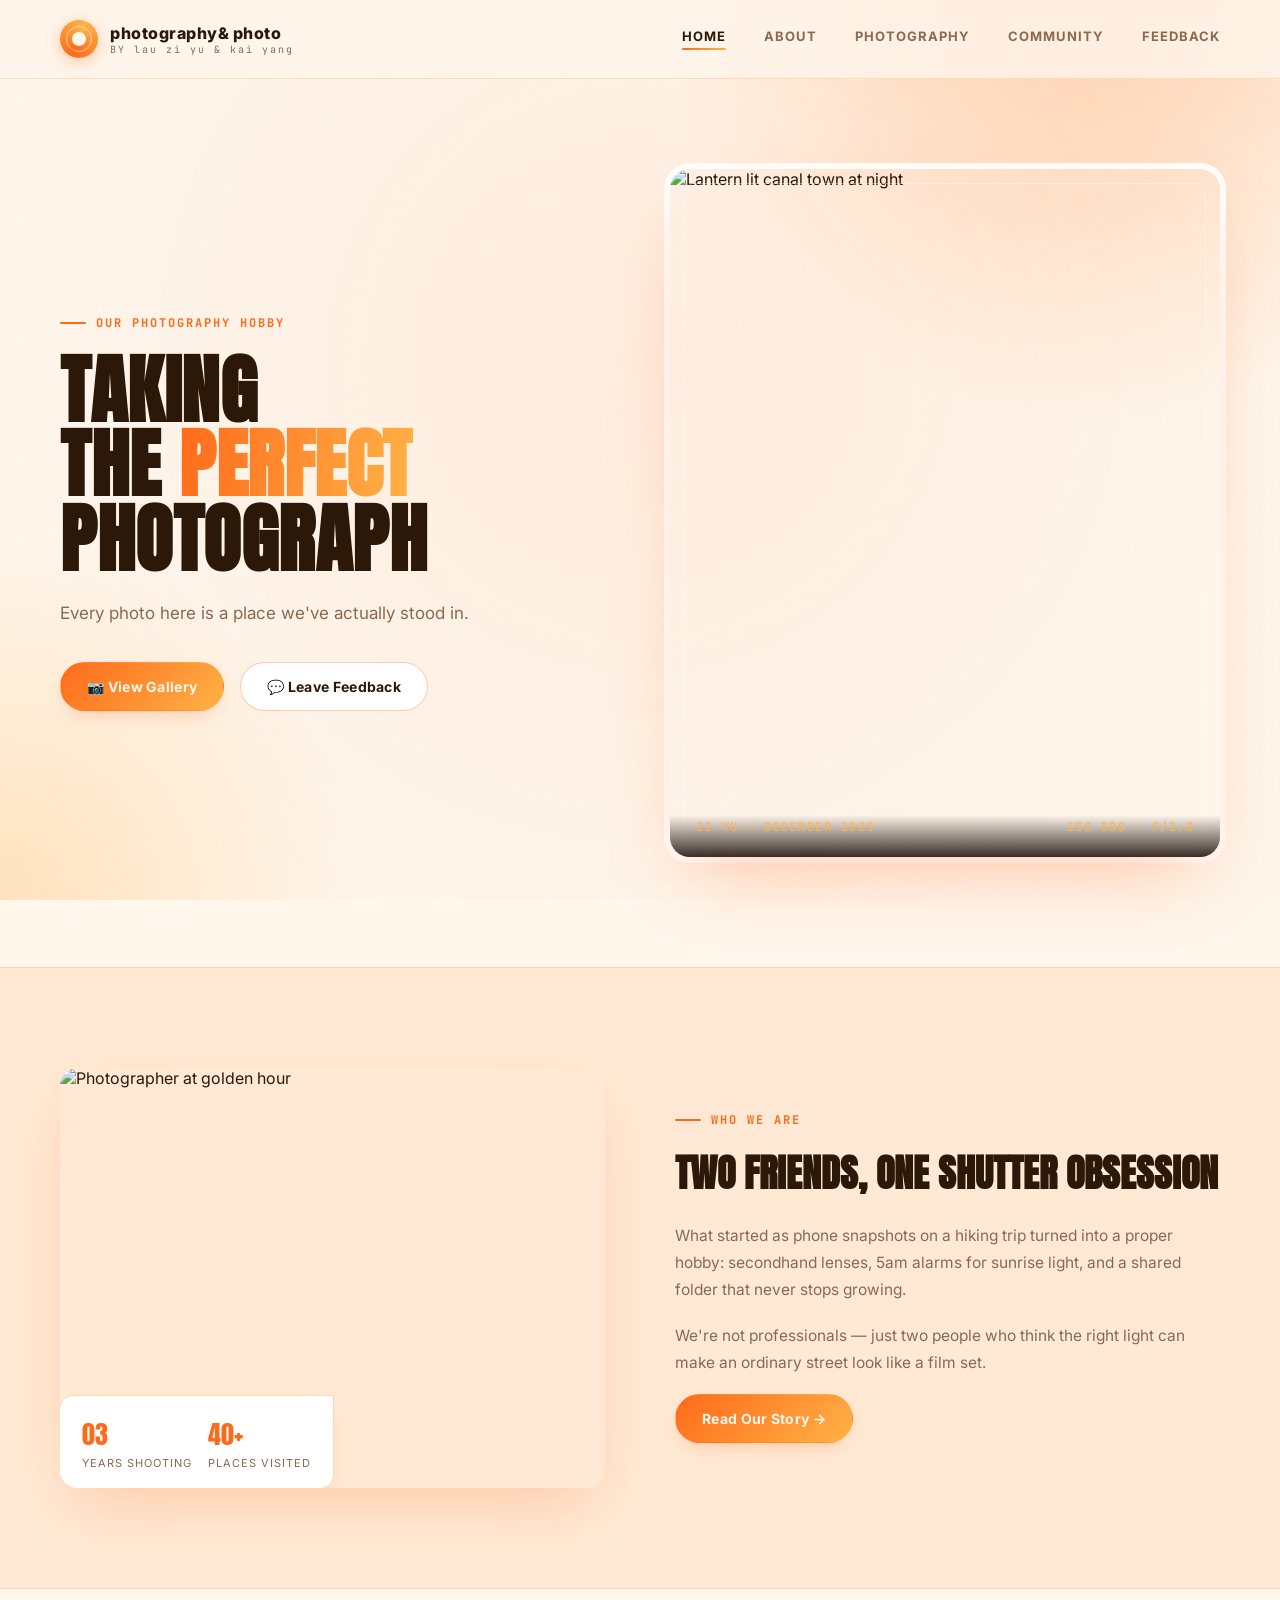
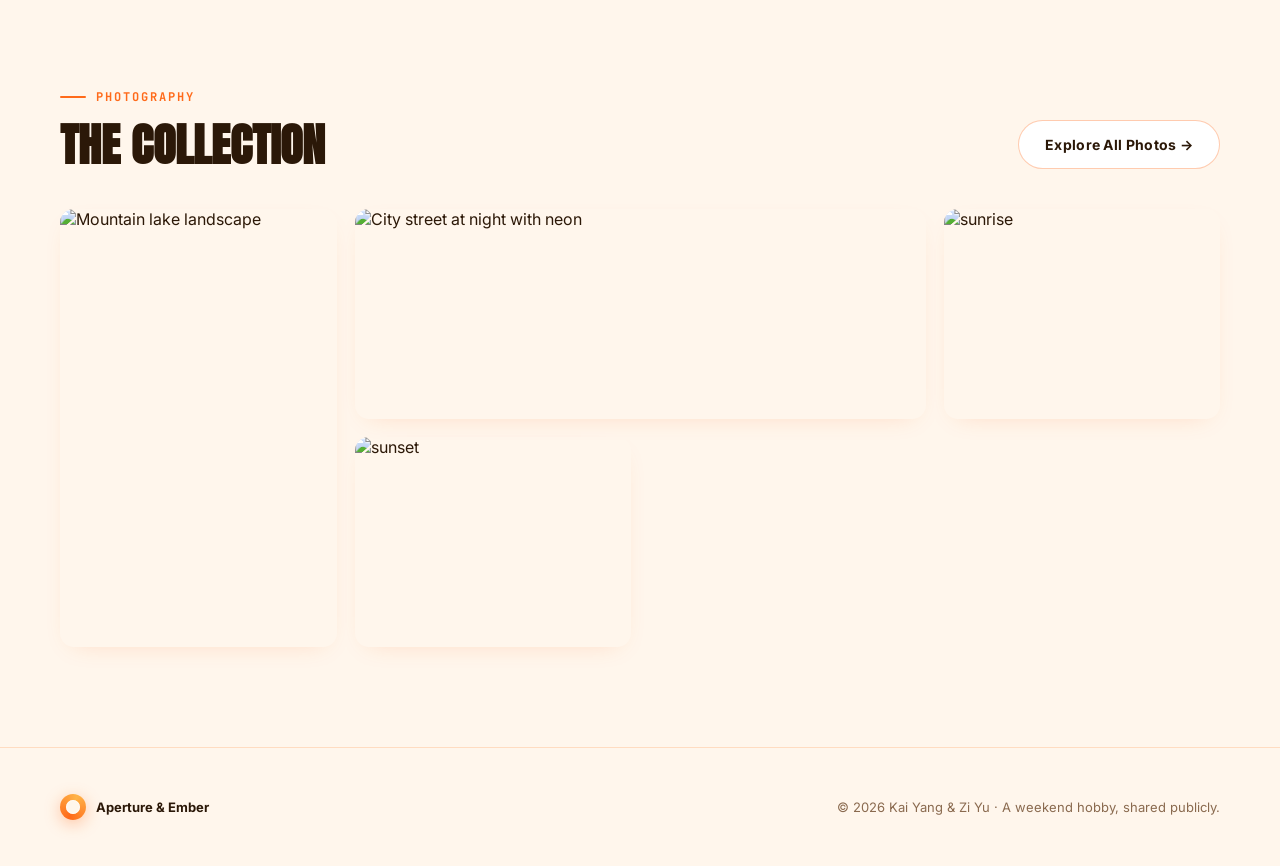
==== index.html @ 4adcefd6 "Update index.html" ====
<!DOCTYPE html>
<html lang="en">
<head>
<meta charset="UTF-8">
<meta name="viewport" content="width=device-width, initial-scale=1.0">
<title>Aperture & Ember — Photography Hobby</title>
<link rel="preconnect" href="https://fonts.googleapis.com">
<link href="https://fonts.googleapis.com/css2?family=Anton&family=Inter:wght@400;500;600;700;800&family=JetBrains+Mono:wght@400;500&display=swap" rel="stylesheet">
<link rel="stylesheet" href="index.css">
</head>
<body>
<div class="ambient"></div><div class="grain"></div>
<header>
  <div class="brand"><div class="brand-mark"></div><div class="brand-text"><div class="name">photography&amp; photo</div><div class="sub">BY lau zi yu &amp; kai yang</div></div></div>
  <nav>
    <a href="index.html" class="active">Home</a>
    <a href="about.html">About</a>
    <a href="photography.html">Photography</a>
    <a href="community.html">Community</a>
    <a href="feedback.html">Feedback</a>
  </nav>
</header>

<section class="hero" id="home">
  <div class="hero-copy">
    <div class="eyebrow">Our Photography Hobby</div>
    <h1>TAKING<br>THE <span class="accent">PERFECT</span><br>PHOTOGRAPH</h1>
    <p>Every photo here is a place we've actually stood in.</p>
    <div class="hero-actions">
      <a href="photography.html" class="btn btn-solid">📷 View Gallery</a>
      <a href="feedback.html" class="btn btn-outline">💬 Leave Feedback</a>
    </div>
  </div>
  <div class="hero-visual">
    <img src="https://images.unsplash.com/photo-1508804185872-d7badad00f7d?w=900&q=80" alt="Lantern lit canal town at night">
    <div class="frame-ring"></div>
    <div class="caption"><span>Zi Yu · December 2025</span><span>ISO 800 · f/2.8</span></div>
  </div>
</section>

<section id="about">
  <div class="about-grid">
    <div class="about-photo"><img src="https://images.unsplash.com/photo-1554080353-a576cf803bda?w=800&q=80" alt="Photographer at golden hour"><div class="duo-card"><div><div class="n">03</div><div class="l">Years shooting</div></div><div><div class="n">40+</div><div class="l">Places visited</div></div></div></div>
    <div class="about-copy"><div class="eyebrow">Who We Are</div><h2 style="font-family:'Anton';text-transform:uppercase;font-size:38px;margin:16px 0 20px;color:var(--ink);">Two friends, one shutter obsession</h2><p>What started as phone snapshots on a hiking trip turned into a proper hobby: secondhand lenses, 5am alarms for sunrise light, and a shared folder that never stops growing.</p><p>We're not professionals — just two people who think the right light can make an ordinary street look like a film set.</p><a href="about.html" class="btn btn-solid">Read Our Story →</a></div>
  </div>
</section>

<section id="gallery">
  <div class="gallery-toolbar"><div class="section-head" style="margin-bottom:0;"><div class="eyebrow">Photography</div><h2>The Collection</h2></div><a href="photography.html" class="btn btn-outline">Explore All Photos →</a></div>
  <div class="gallery-grid">
    <div class="g-item g-tall"><img src="https://images.unsplash.com/photo-1493246507139-91e8fad9978e?w=700&q=80" alt="Mountain lake landscape"><div class="g-overlay"><div><div class="g-title">nature</div><div class="g-meta">Landscape · Zi Yu</div></div></div></div>
    <div class="g-item g-wide"><img src="https://images.unsplash.com/photo-1519501025264-65ba15a82390?w=1000&q=80" alt="City street at night with neon"><div class="g-overlay"><div><div class="g-title">city streets</div><div class="g-meta">Night · Zi Yu</div></div></div></div>
    <div class="g-item"><img src="https://images.unsplash.com/photo-1500530855697-b586d89ba3ee?w=700&q=80" alt="sunrise"><div class="g-overlay"><div><div class="g-title">First Light</div><div class="g-meta">Landscape · Zi Yu</div></div></div></div>
    <div class="g-item"><img src="https://images.unsplash.com/photo-1517841905240-472988babdf9?w=700&q=80" alt="sunset"><div class="g-overlay"><div><div class="g-title"s>night</div><div class="g-meta">Portrait · Zi Yu</div></div></div></div>
  </div>
</section>

<footer><div class="fmark"><div class="brand-mark" style="width:26px;height:26px;"></div>Aperture &amp; Ember</div><div>© 2026 Kai Yang &amp; Zi Yu · A weekend hobby, shared publicly.</div></footer>
<script src="index.js"></script>
</body>
</html>
---- index.css ----
:root{
    --bg: #fff6ec;
    --bg-soft: #ffe9d4;
    --card: #ffffff;
    --card-border: #ffd9b3;
    --ink: #2b1808;
    --muted: #8a6a4f;
    --orange-1: #ff6a1a;
    --orange-2: #ff9142;
    --orange-3: #ffb347;
    --orange-glow: rgba(255, 106, 26, 0.35);
    --shadow-lift: 0 16px 34px -8px rgba(255, 106, 26, 0.45);
  }

  *{ margin:0; padding:0; box-sizing:border-box; }
  html{ scroll-behavior: smooth; }

  body{
    background: var(--bg);
    color: var(--ink);
    font-family: 'Inter', sans-serif;
    overflow-x: hidden;
  }

  /* ambient energetic glow */
  .ambient{
    position: fixed; inset: 0; pointer-events:none; z-index:0;
    background:
      radial-gradient(700px circle at 85% 0%, rgba(255,145,66,0.35), transparent 60%),
      radial-gradient(600px circle at 0% 100%, rgba(255,179,71,0.28), transparent 60%),
      radial-gradient(900px circle at 50% 40%, rgba(255,106,26,0.06), transparent 70%);
  }
  .grain{
    position: fixed; inset:0; pointer-events:none; z-index:0; opacity:0.02;
    background-image: url("data:image/svg+xml,%3Csvg xmlns='http://www.w3.org/2000/svg' width='120' height='120'%3E%3Cfilter id='n'%3E%3CfeTurbulence type='fractalNoise' baseFrequency='0.9' numOctaves='2' stitchTiles='stitch'/%3E%3C/filter%3E%3Crect width='100%25' height='100%25' filter='url(%23n)'/%3E%3C/svg%3E");
  }

  a{ color:inherit; text-decoration:none; }

  .eyebrow{
    display:flex; align-items:center; gap:10px;
    font-family:'JetBrains Mono', monospace;
    font-size: 12px; letter-spacing: 2px;
    color: var(--orange-1); text-transform: uppercase; font-weight:700;
  }
  .eyebrow::before{ content:''; width:26px; height:2px; background: var(--orange-1); display:inline-block; border-radius:2px; }

  /* ---------- NAV ---------- */
  header{
    position: sticky; top:0; z-index: 50;
    display:flex; align-items:center; justify-content:space-between;
    padding: 20px 60px;
    background: rgba(255,246,236,0.8);
    backdrop-filter: blur(14px);
    border-bottom: 1px solid rgba(255,145,66,0.25);
  }
  .brand{ display:flex; align-items:center; gap:12px; }
  .brand-mark{
    width:38px; height:38px; border-radius:50%;
    background: conic-gradient(from 200deg, var(--orange-1), var(--orange-3), var(--orange-1));
    display:flex; align-items:center; justify-content:center;
    box-shadow: 0 4px 16px var(--orange-glow);
    position: relative;
  }
  .brand-mark::after{ content:''; width:14px; height:14px; border-radius:50%; background: var(--bg); }
  .brand-mark::before{ content:''; position:absolute; inset:6px; border-radius:50%; border: 1.5px solid rgba(255,255,255,0.6); }
  .brand-text .name{ font-weight:800; font-size:16px; letter-spacing:0.5px; color: var(--ink); }
  .brand-text .sub{ font-family:'JetBrains Mono',monospace; font-size:10px; letter-spacing:2px; color:var(--muted); }

  nav{ display:flex; gap:38px; align-items:center; }
  nav a{
    font-size: 13px; font-weight:700; letter-spacing:1px;
    text-transform: uppercase; color: var(--muted);
    position: relative; padding-bottom: 6px;
    transition: color 0.25s ease;
  }
  nav a:hover{ color: var(--orange-1); }
  nav a.active{ color: var(--ink); }
  nav a.active::after{
    content:''; position:absolute; left:0; right:0; bottom:0; height:2px;
    background: linear-gradient(90deg, var(--orange-1), var(--orange-3));
    border-radius: 2px;
  }

  /* ---------- BUTTONS ---------- */
  .btn{
    display:inline-flex; align-items:center; gap:10px;
    font-family:'Inter',sans-serif;
    font-weight:700; font-size: 14px; letter-spacing:0.3px;
    padding: 15px 26px;
    border-radius: 999px;
    cursor: pointer;
    border: 1px solid transparent;
    transition: transform 0.28s cubic-bezier(.2,.9,.3,1.2), box-shadow 0.28s ease, background 0.28s ease, border-color 0.28s ease;
    white-space: nowrap;
  }
  .btn-solid{
    background: linear-gradient(135deg, var(--orange-1), var(--orange-3));
    color: #fff6ec;
    box-shadow: 0 8px 20px -8px var(--orange-glow);
  }
  .btn-solid:hover{
    transform: translateY(-3px);
    box-shadow: var(--shadow-lift);
  }
  .btn-outline{
    background: #fff;
    border-color: rgba(255,106,26,0.35);
    color: var(--ink);
  }
  .btn-outline:hover{
    transform: translateY(-3px);
    border-color: var(--orange-1);
    box-shadow: 0 14px 30px -10px rgba(255, 106, 26, 0.35);
    background: rgba(255,145,66,0.08);
  }
  .btn svg{ width:16px; height:16px; }

  /* ---------- HERO ---------- */
  .hero{
    position: relative; z-index:1;
    display:grid; grid-template-columns: 1fr 1fr;
    gap: 60px; align-items:center;
    padding: 90px 60px 110px;
    max-width: 1440px; margin: 0 auto;
  }
  .hero h1{
    font-family:'Anton', sans-serif;
    font-size: 76px; line-height: 0.98;
    letter-spacing: 0.5px; text-transform: uppercase;
    color: var(--ink); margin: 22px 0 24px;
  }
  .hero h1 .accent{
    background: linear-gradient(100deg, var(--orange-1), var(--orange-3));
    -webkit-background-clip: text; background-clip: text; color: transparent;
  }
  .hero p{ font-size: 17px; color: var(--muted); max-width: 460px; line-height: 1.6; margin-bottom: 34px; }
  .hero-actions{ display:flex; gap:16px; flex-wrap:wrap; }

  .contest-ribbon{
    display:inline-flex; align-items:center; gap:10px;
    background:#fff; border:1px solid var(--card-border);
    padding:9px 16px 9px 14px; border-radius:999px;
    font-size:12.5px; font-weight:700; color: var(--ink);
    margin-bottom:22px; box-shadow: 0 8px 20px -10px rgba(255,106,26,0.4);
    transition: transform 0.25s ease, box-shadow 0.25s ease, border-color 0.25s ease;
  }
  .contest-ribbon:hover{ transform: translateY(-2px); box-shadow: 0 14px 28px -10px rgba(255,106,26,0.5); border-color: var(--orange-1); }
  .contest-ribbon svg{ width:14px; height:14px; }
  .dotpulse{
    width:8px; height:8px; border-radius:50%;
    background: var(--orange-1); position:relative; flex-shrink:0;
  }
  .dotpulse::after{
    content:''; position:absolute; inset:-5px; border-radius:50%;
    border: 2px solid var(--orange-1); opacity:0.6;
    animation: pulse 1.8s ease-out infinite;
  }
  @keyframes pulse{
    0%{ transform:scale(0.6); opacity:0.7; }
    100%{ transform:scale(1.8); opacity:0; }
  }

  .hero-visual{
    position: relative; border-radius: 20px; overflow: hidden;
    box-shadow: 0 30px 70px -20px rgba(255,106,26,0.35), 0 0 0 6px #fff;
    aspect-ratio: 4/5;
  }
  .hero-visual img{ width:100%; height:100%; object-fit: cover; display:block; filter: saturate(1.1) contrast(1.03); }
  .hero-visual .caption{
    position:absolute; left:0; right:0; bottom:0; padding: 22px 26px;
    background: linear-gradient(0deg, rgba(20,10,3,0.85), transparent 70%);
    display:flex; justify-content:space-between; align-items:flex-end;
    font-family:'JetBrains Mono', monospace; font-size: 12px; letter-spacing: 1.5px;
    text-transform: uppercase; color: var(--orange-3);
  }
  .hero-visual .frame-ring{ position:absolute; inset: 14px; border: 1px solid rgba(255,255,255,0.4); border-radius: 10px; pointer-events:none; }

  /* ---------- SECTION shared ---------- */
  section{ position: relative; z-index:1; padding: 100px 60px; max-width:1440px; margin:0 auto; }
  .section-head{ margin-bottom: 54px; max-width: 640px; }
  .section-head h2{ font-family:'Anton', sans-serif; font-size: 46px; text-transform: uppercase; margin-top: 16px; line-height: 1.05; color: var(--ink); }
  .section-head p{ color: var(--muted); margin-top:16px; font-size:15.5px; line-height:1.6; }

  /* ---------- ABOUT ---------- */
  #about{ background: var(--bg-soft); border-top: 1px solid rgba(255,145,66,0.25); border-bottom: 1px solid rgba(255,145,66,0.25); }
  .about-grid{ display:grid; grid-template-columns: 1fr 1fr; gap: 70px; align-items:center; }
  .about-photo{ position:relative; border-radius: 18px; overflow:hidden; box-shadow: 0 24px 60px -18px rgba(255,106,26,0.3); }
  .about-photo img{ width:100%; display:block; height: 420px; object-fit:cover; }
  .duo-card{
    position:absolute; bottom: -1px; left:-1px;
    background: var(--card); border: 1px solid var(--card-border);
    border-radius: 14px 0 14px 0; padding: 18px 22px; display:flex; gap:16px;
    box-shadow: 0 10px 24px -12px rgba(255,106,26,0.3);
  }
  .duo-card .n{ font-family:'Anton'; font-size:26px; color: var(--orange-1); }
  .duo-card .l{ font-size:11px; color:var(--muted); text-transform:uppercase; letter-spacing:1px; margin-top:2px;}

  .about-copy p{ color: var(--muted); line-height:1.75; font-size:15.5px; margin-bottom:18px; }
  .founders{ display:flex; gap:30px; margin-top: 30px; }
  .founder{ display:flex; gap:12px; align-items:center; }
  .founder .dot{
    width:38px;height:38px;border-radius:50%;
    background: linear-gradient(135deg, var(--orange-1), var(--orange-3));
    display:flex;align-items:center;justify-content:center;
    font-family:'Anton'; color:#fff6ec; font-size:15px;
  }
  .founder .who .fn{ font-weight:700; font-size:14px; color: var(--ink); }
  .founder .who .role{ font-size:11px; color:var(--muted); text-transform:uppercase; letter-spacing:1px; }

  /* ---------- GALLERY ---------- */
  .gallery-toolbar{ display:flex; justify-content:space-between; align-items:flex-end; margin-bottom: 40px; flex-wrap:wrap; gap:20px;}
  .filters{ display:flex; gap:10px; flex-wrap:wrap; }
  .filter{
    padding: 9px 18px; border-radius:999px; border:1px solid var(--card-border);
    font-size:12.5px; font-weight:700; letter-spacing:0.4px; color: var(--muted); cursor:pointer;
    transition: all 0.25s ease; background: var(--card);
  }
  .filter:hover, .filter.active{
    color: #fff; border-color: var(--orange-1);
    box-shadow: 0 8px 20px -8px var(--orange-glow);
    background: linear-gradient(135deg, var(--orange-1), var(--orange-2));
  }

  .gallery-grid{ display:grid; grid-template-columns: repeat(4, 1fr); grid-auto-rows: 210px; gap: 18px; }
  .g-item{
    position:relative; border-radius: 14px; overflow:hidden; cursor:pointer;
    box-shadow: 0 8px 24px -14px rgba(255,106,26,0.25);
    transition: transform 0.4s cubic-bezier(.2,.8,.3,1), box-shadow 0.4s ease;
  }
  .g-item img{ width:100%; height:100%; object-fit:cover; transition: transform 0.6s ease, filter 0.6s ease; filter: saturate(1.05); }
  .g-item .g-overlay{
    position:absolute; inset:0; background: linear-gradient(0deg, rgba(20,10,3,0.9), transparent 55%);
    display:flex; align-items:flex-end; padding:16px; opacity:0; transition: opacity 0.35s ease;
  }
  .g-item .g-overlay .g-title{ font-weight:700; font-size:14px; color:#fff; }
  .g-item .g-overlay .g-meta{ font-family:'JetBrains Mono',monospace; font-size:10.5px; color: var(--orange-3); letter-spacing:1px; text-transform:uppercase; }
  .g-item:hover{ transform: translateY(-6px); box-shadow: 0 22px 42px -14px var(--orange-glow); }
  .g-item:hover img{ transform: scale(1.08); }
  .g-item:hover .g-overlay{ opacity:1; }

  .g-tall{ grid-row: span 2; }
  .g-wide{ grid-column: span 2; }

  /* ---------- FEEDBACK ---------- */
  #feedback{ background: var(--bg-soft); border-top: 1px solid rgba(255,145,66,0.25); }
  .fb-wrap{ display:grid; grid-template-columns: 0.85fr 1.15fr; gap: 70px; }
  .fb-copy .stat-row{ display:flex; gap:36px; margin-top:36px; }
  .fb-copy .stat .num{ font-family:'Anton'; font-size:36px; color:var(--orange-1); }
  .fb-copy .stat .lab{ font-size:11.5px; color:var(--muted); text-transform:uppercase; letter-spacing:1px; margin-top:4px; }

  .fb-form{
    background: var(--card); border: 1px solid var(--card-border);
    border-radius: 18px; padding: 38px;
    box-shadow: 0 20px 50px -20px rgba(255,106,26,0.25);
  }
  .fb-form .row{ display:grid; grid-template-columns:1fr 1fr; gap:18px; margin-bottom:18px; }
  .field label{ display:block; font-size:12px; text-transform:uppercase; letter-spacing:1px; color: var(--muted); margin-bottom:8px; font-weight:700; }
  .field input, .field textarea, .field select{
    width:100%; background: #fffaf3; border: 1px solid var(--card-border);
    border-radius: 10px; padding: 13px 14px; color: var(--ink);
    font-family:'Inter'; font-size:14px; outline:none;
    transition: border-color 0.25s ease, box-shadow 0.25s ease;
  }
  .field input:focus, .field textarea:focus, .field select:focus{
    border-color: var(--orange-1); box-shadow: 0 0 0 4px rgba(255,106,26,0.14);
  }
  .field{ margin-bottom: 18px; }
  .fb-form .btn-solid{ width:100%; justify-content:center; margin-top:6px; }
  .rating{ display:flex; gap:8px; margin-bottom: 20px; }
  .star{ font-size: 22px; color: #ffd9b3; cursor:pointer; transition: color 0.2s ease, transform 0.2s ease; }
  .star:hover, .star.filled{ color: var(--orange-1); transform: scale(1.15); }

  /* ---------- FOOTER ---------- */
  footer{
    position:relative; z-index:1; padding: 46px 60px;
    display:flex; justify-content:space-between; align-items:center;
    border-top: 1px solid rgba(255,145,66,0.25);
    font-size:13px; color: var(--muted);
  }
  footer .fmark{ display:flex; gap:10px; align-items:center; color: var(--ink); font-weight:700; }

  @media (max-width: 980px){
    nav{ display:none; }
    .hero, .about-grid, .fb-wrap{ grid-template-columns: 1fr; }
    .hero h1{ font-size: 52px; }
    .gallery-grid{ grid-template-columns: repeat(2,1fr); }
    .g-wide{ grid-column: span 2; }
    header{ padding: 18px 24px; }
    section{ padding: 70px 24px; }
    .hero{ padding: 60px 24px 80px; }
    footer{ flex-direction:column; gap:14px; text-align:center; padding: 40px 24px; }
  }

/* ---------- SHARED MULTI-PAGE STYLES ---------- */
.page-main{position:relative;z-index:1;max-width:1440px;margin:0 auto;padding:90px 60px 110px}
.page-hero{max-width:800px;margin-bottom:55px}
.page-hero h1{font-family:'Anton',sans-serif;font-size:68px;line-height:1;text-transform:uppercase;margin:20px 0;color:var(--ink)}
.page-hero p{max-width:700px;color:var(--muted);line-height:1.7;font-size:16px}
.card-grid{display:grid;grid-template-columns:repeat(3,1fr);gap:22px}
.info-card,.community-card,.photo-card{background:var(--card);border:1px solid var(--card-border);border-radius:18px;padding:28px;box-shadow:0 16px 38px -22px rgba(255,106,26,.35)}
.info-card h3,.community-card h3,.photo-card h3{margin:14px 0 10px;color:var(--ink)}
.info-card p,.community-card p,.photo-card p{color:var(--muted);line-height:1.65}
.icon-box{width:48px;height:48px;border-radius:14px;background:linear-gradient(135deg,var(--orange-1),var(--orange-3));display:flex;align-items:center;justify-content:center;color:white;font-size:22px}
.photo-grid{display:grid;grid-template-columns:repeat(3,1fr);gap:18px}
.photo-card{padding:0;overflow:hidden}
.photo-card img{width:100%;height:240px;object-fit:cover;display:block}
.photo-card .photo-copy{padding:20px}
.form-page{max-width:800px}
.form-card{background:var(--card);border:1px solid var(--card-border);border-radius:18px;padding:38px;box-shadow:0 20px 50px -20px rgba(255,106,26,.25)}
.success-message{display:none;margin-top:18px;padding:14px;border-radius:10px;background:#fff1df;color:var(--orange-1);font-weight:700}
.community-list{display:grid;gap:18px}
.community-card{display:flex;gap:18px;align-items:flex-start}
.avatar{width:52px;height:52px;border-radius:50%;flex:0 0 auto;background:linear-gradient(135deg,var(--orange-1),var(--orange-3));color:white;display:flex;align-items:center;justify-content:center;font-weight:800}
@media(max-width:980px){
  .page-main{padding:60px 24px 80px}
  .page-hero h1{font-size:52px}
  .card-grid,.photo-grid{grid-template-columns:1fr}
}
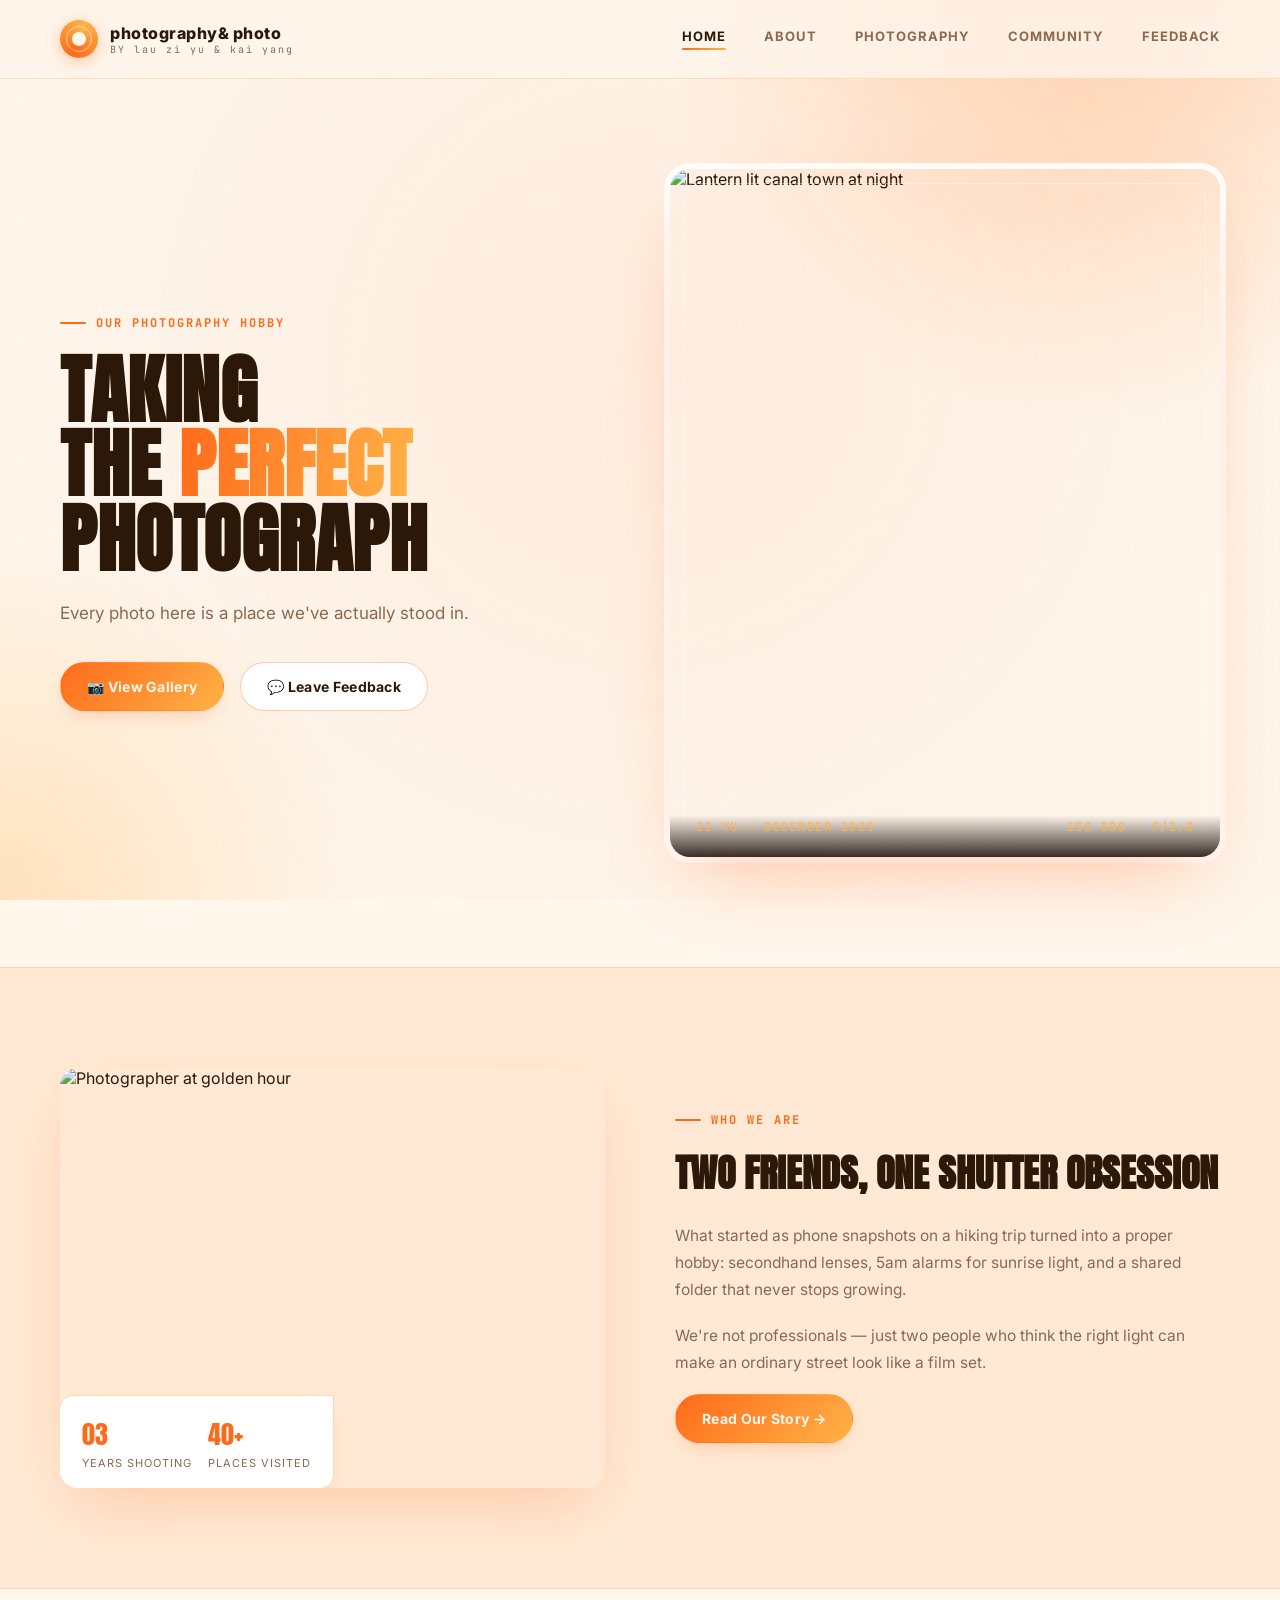
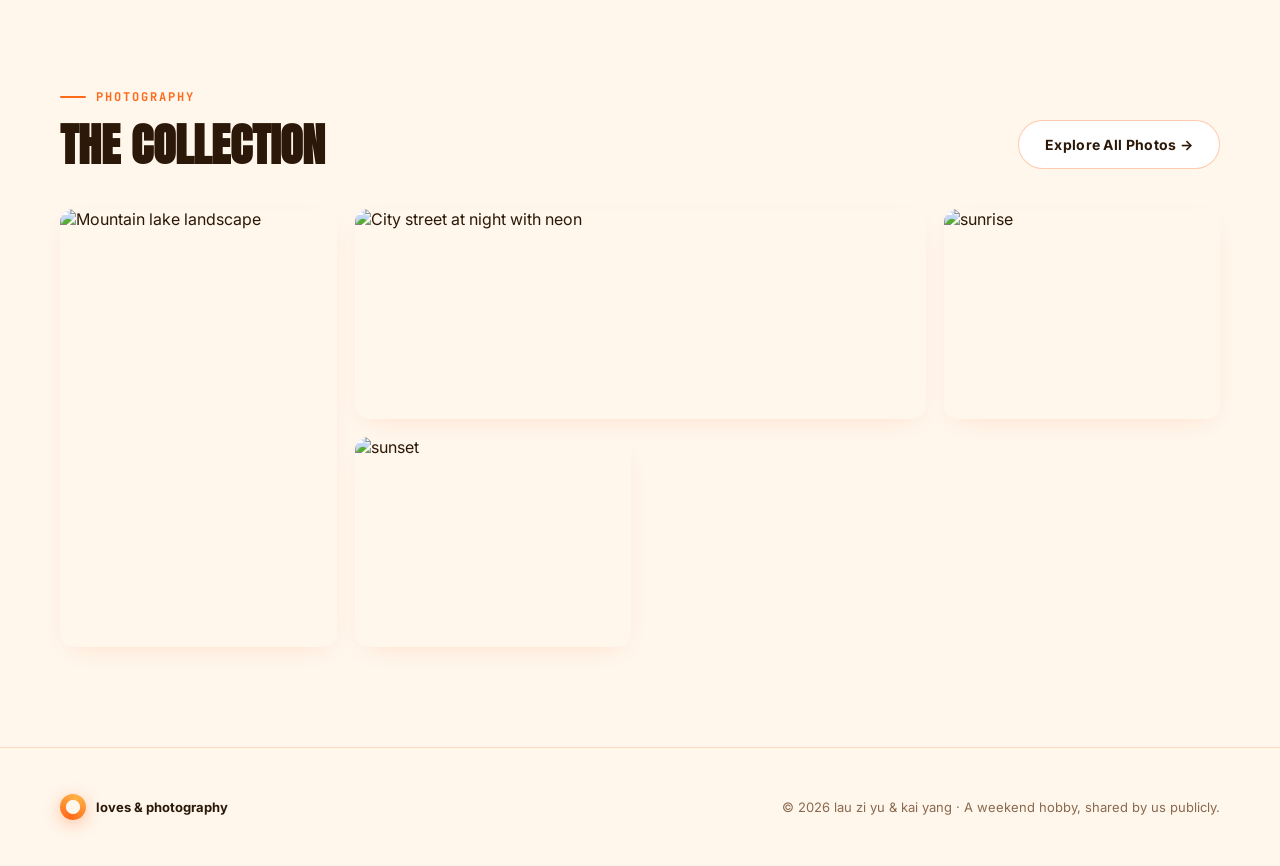
==== commit c2578fa7: "Update index.html" ====
--- a/index.html
+++ b/index.html
@@ -3,7 +3,7 @@
 <head>
 <meta charset="UTF-8">
 <meta name="viewport" content="width=device-width, initial-scale=1.0">
-<title>Aperture & Ember — Photography Hobby</title>
+<title>ziyu & kaiyang — Photography Hobby</title>
 <link rel="preconnect" href="https://fonts.googleapis.com">
 <link href="https://fonts.googleapis.com/css2?family=Anton&family=Inter:wght@400;500;600;700;800&family=JetBrains+Mono:wght@400;500&display=swap" rel="stylesheet">
 <link rel="stylesheet" href="index.css">
@@ -55,7 +55,7 @@
   </div>
 </section>
 
-<footer><div class="fmark"><div class="brand-mark" style="width:26px;height:26px;"></div>Aperture &amp; Ember</div><div>© 2026 Kai Yang &amp; Zi Yu · A weekend hobby, shared publicly.</div></footer>
+<footer><div class="fmark"><div class="brand-mark" style="width:26px;height:26px;"></div>loves &amp; photography</div><div>© 2026 lau zi yu &amp; kai yang · A weekend hobby, shared by us publicly.</div></footer>
 <script src="index.js"></script>
 </body>
 </html>
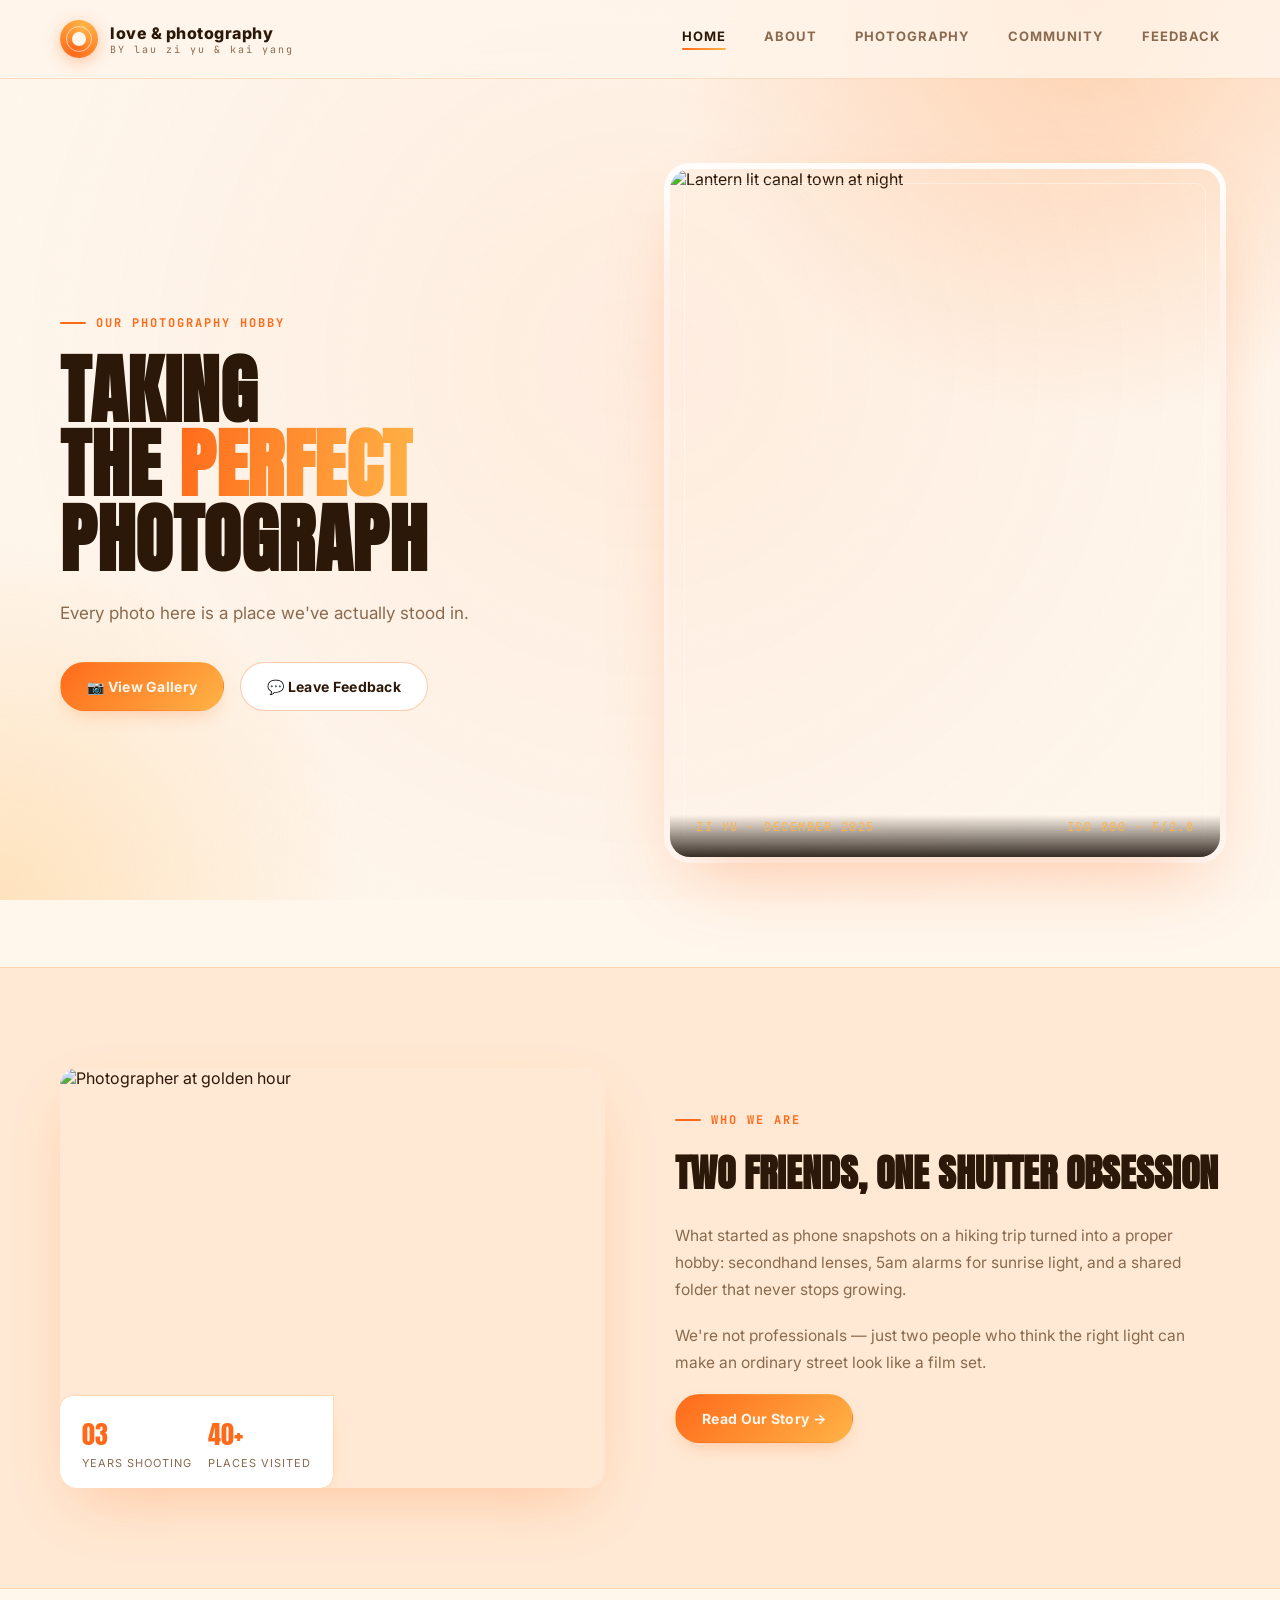
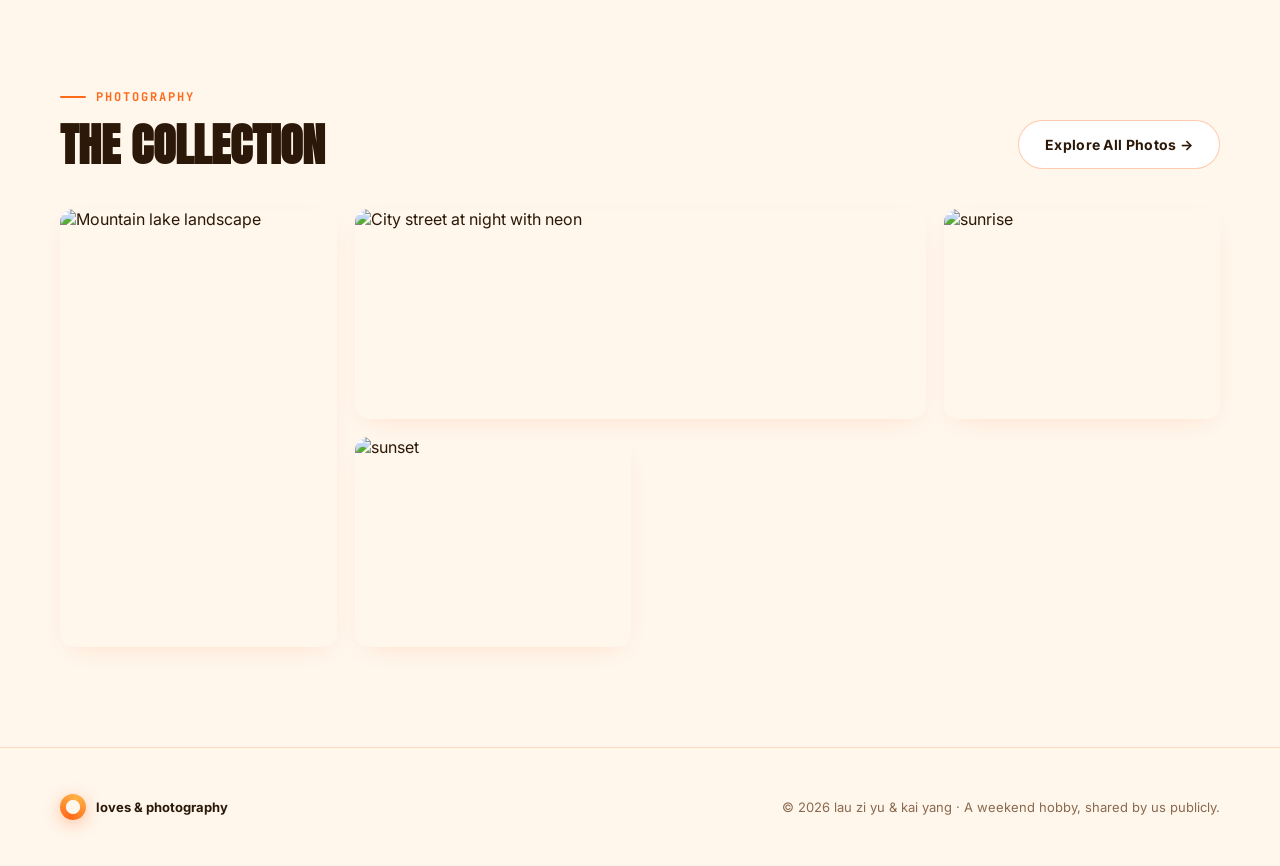
==== commit 10d8af18: "Update index.html" ====
--- a/index.html
+++ b/index.html
@@ -11,7 +11,7 @@
 <body>
 <div class="ambient"></div><div class="grain"></div>
 <header>
-  <div class="brand"><div class="brand-mark"></div><div class="brand-text"><div class="name">photography&amp; photo</div><div class="sub">BY lau zi yu &amp; kai yang</div></div></div>
+  <div class="brand"><div class="brand-mark"></div><div class="brand-text"><div class="name">love &amp; photography</div><div class="sub">BY lau zi yu &amp; kai yang</div></div></div>
   <nav>
     <a href="index.html" class="active">Home</a>
     <a href="about.html">About</a>
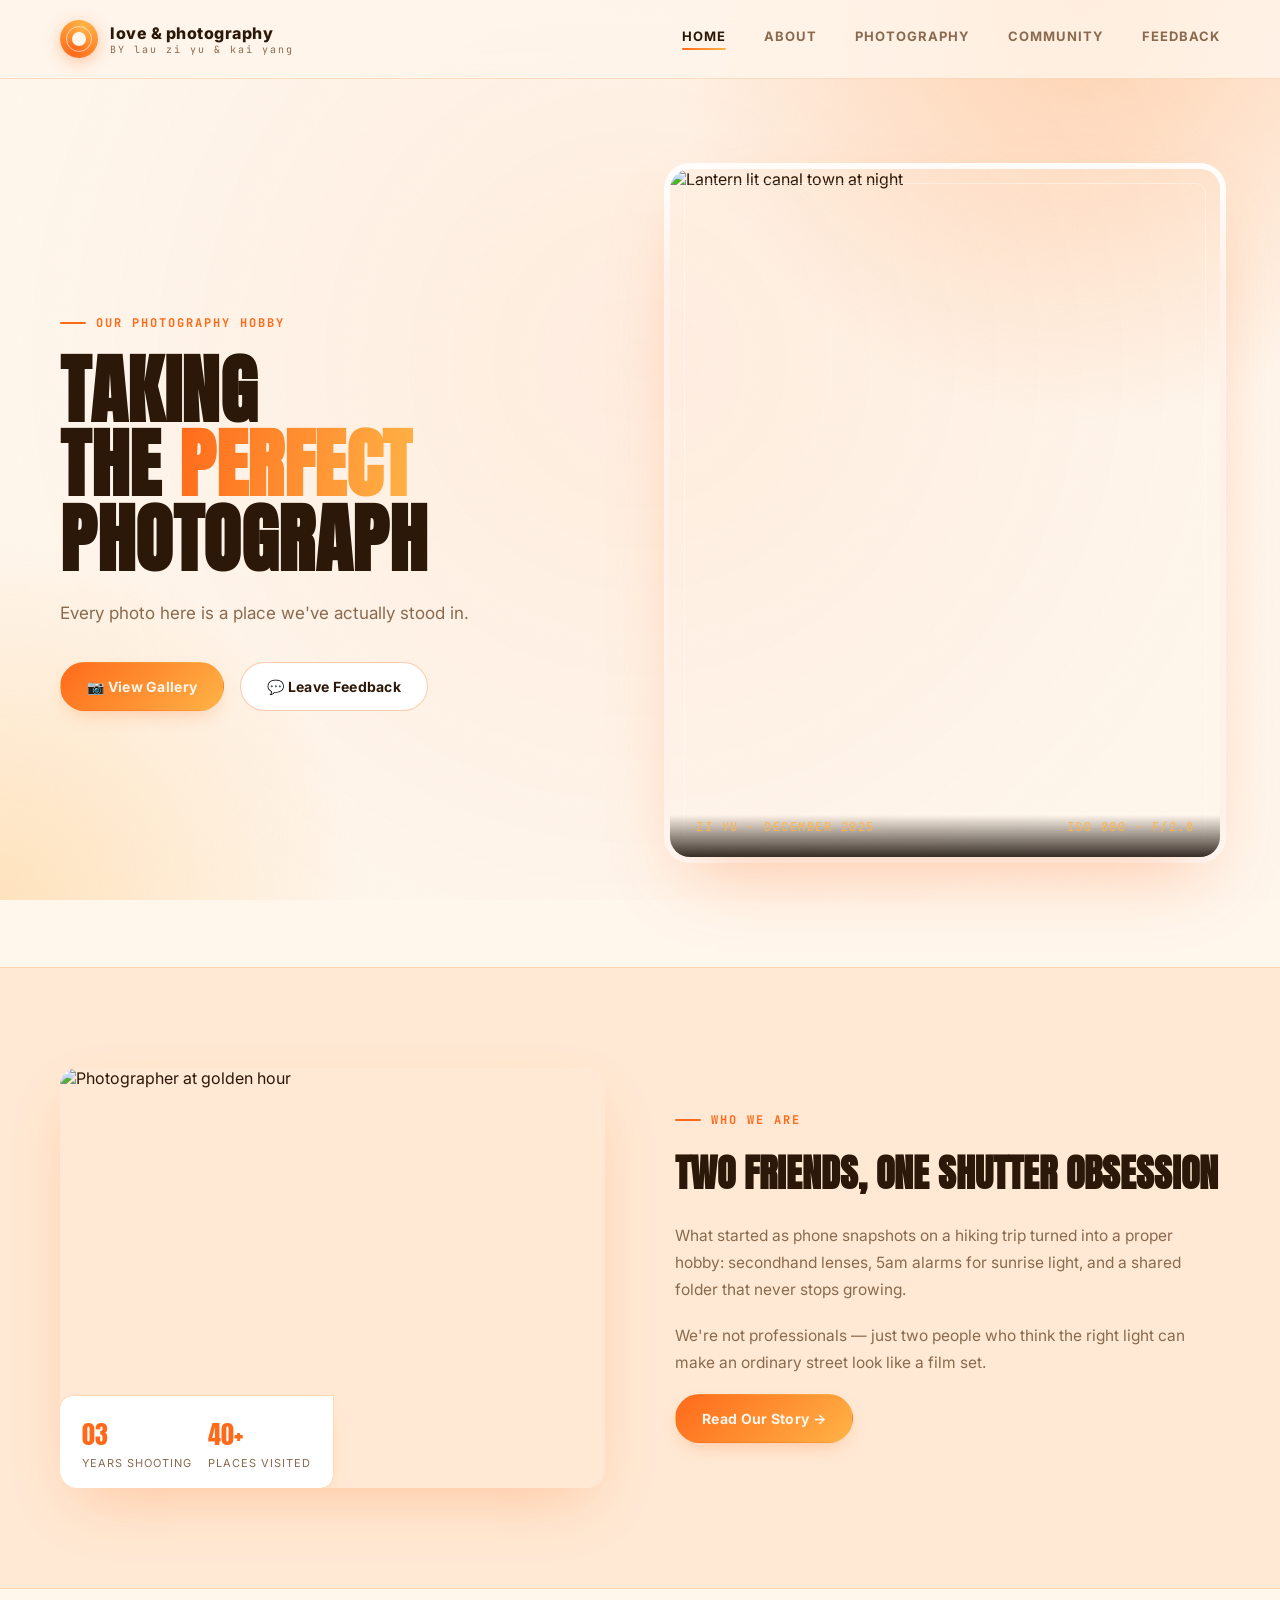
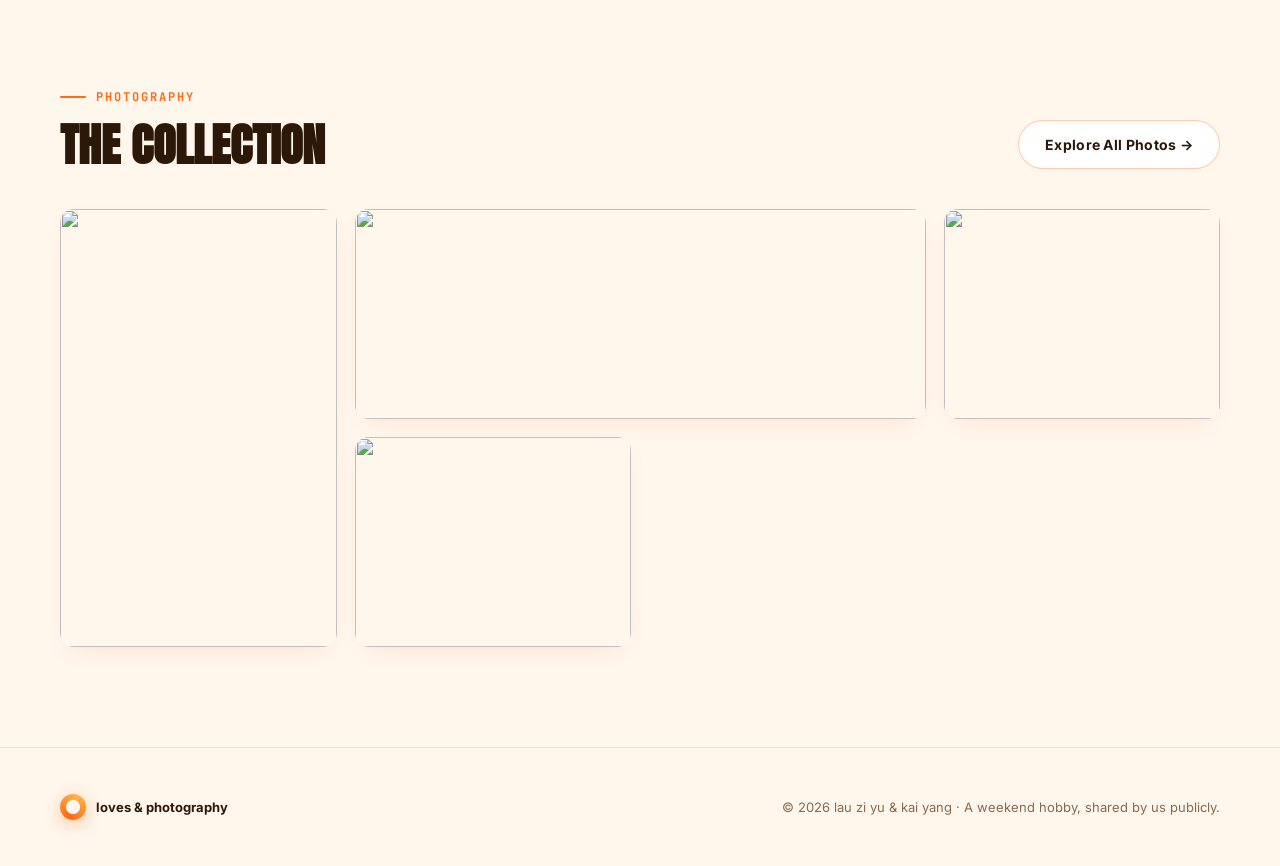
==== commit d967e7ad: "Update index.html" ====
--- a/index.html
+++ b/index.html
@@ -32,7 +32,7 @@
     </div>
   </div>
   <div class="hero-visual">
-    <img src="https://images.unsplash.com/photo-1508804185872-d7badad00f7d?w=900&q=80" alt="Lantern lit canal town at night">
+    <img src="" alt="Lantern lit canal town at night">
     <div class="frame-ring"></div>
     <div class="caption"><span>Zi Yu · December 2025</span><span>ISO 800 · f/2.8</span></div>
   </div>
@@ -40,7 +40,7 @@
 
 <section id="about">
   <div class="about-grid">
-    <div class="about-photo"><img src="https://images.unsplash.com/photo-1554080353-a576cf803bda?w=800&q=80" alt="Photographer at golden hour"><div class="duo-card"><div><div class="n">03</div><div class="l">Years shooting</div></div><div><div class="n">40+</div><div class="l">Places visited</div></div></div></div>
+    <div class="about-photo"><img src="" alt="Photographer at golden hour"><div class="duo-card"><div><div class="n">03</div><div class="l">Years shooting</div></div><div><div class="n">40+</div><div class="l">Places visited</div></div></div></div>
     <div class="about-copy"><div class="eyebrow">Who We Are</div><h2 style="font-family:'Anton';text-transform:uppercase;font-size:38px;margin:16px 0 20px;color:var(--ink);">Two friends, one shutter obsession</h2><p>What started as phone snapshots on a hiking trip turned into a proper hobby: secondhand lenses, 5am alarms for sunrise light, and a shared folder that never stops growing.</p><p>We're not professionals — just two people who think the right light can make an ordinary street look like a film set.</p><a href="about.html" class="btn btn-solid">Read Our Story →</a></div>
   </div>
 </section>
@@ -48,10 +48,10 @@
 <section id="gallery">
   <div class="gallery-toolbar"><div class="section-head" style="margin-bottom:0;"><div class="eyebrow">Photography</div><h2>The Collection</h2></div><a href="photography.html" class="btn btn-outline">Explore All Photos →</a></div>
   <div class="gallery-grid">
-    <div class="g-item g-tall"><img src="https://images.unsplash.com/photo-1493246507139-91e8fad9978e?w=700&q=80" alt="Mountain lake landscape"><div class="g-overlay"><div><div class="g-title">nature</div><div class="g-meta">Landscape · Zi Yu</div></div></div></div>
-    <div class="g-item g-wide"><img src="https://images.unsplash.com/photo-1519501025264-65ba15a82390?w=1000&q=80" alt="City street at night with neon"><div class="g-overlay"><div><div class="g-title">city streets</div><div class="g-meta">Night · Zi Yu</div></div></div></div>
-    <div class="g-item"><img src="https://images.unsplash.com/photo-1500530855697-b586d89ba3ee?w=700&q=80" alt="sunrise"><div class="g-overlay"><div><div class="g-title">First Light</div><div class="g-meta">Landscape · Zi Yu</div></div></div></div>
-    <div class="g-item"><img src="https://images.unsplash.com/photo-1517841905240-472988babdf9?w=700&q=80" alt="sunset"><div class="g-overlay"><div><div class="g-title"s>night</div><div class="g-meta">Portrait · Zi Yu</div></div></div></div>
+    <div class="g-item g-tall"><img src="" alt=""><div class="g-overlay"><div><div class="g-title">nature</div><div class="g-meta">Landscape · Zi Yu</div></div></div></div>
+    <div class="g-item g-wide"><img src="" alt=""><div class="g-overlay"><div><div class="g-title">city streets</div><div class="g-meta">Night · Zi Yu</div></div></div></div>
+    <div class="g-item"><img src="" alt=""><div class="g-overlay"><div><div class="g-title">First Light</div><div class="g-meta">Landscape · Zi Yu</div></div></div></div>
+    <div class="g-item"><img src="" alt=""><div class="g-overlay"><div><div class="g-title"s>night</div><div class="g-meta">Portrait · Zi Yu</div></div></div></div>
   </div>
 </section>
 
--- a/index.css
+++ b/index.css
@@ -22,7 +22,7 @@
     overflow-x: hidden;
   }
 
-  /* ambient energetic glow */
+  
   .ambient{
     position: fixed; inset: 0; pointer-events:none; z-index:0;
     background:
@@ -45,7 +45,7 @@
   }
   .eyebrow::before{ content:''; width:26px; height:2px; background: var(--orange-1); display:inline-block; border-radius:2px; }
 
-  /* ---------- NAV ---------- */
+  
   header{
     position: sticky; top:0; z-index: 50;
     display:flex; align-items:center; justify-content:space-between;
@@ -82,7 +82,7 @@
     border-radius: 2px;
   }
 
-  /* ---------- BUTTONS ---------- */
+
   .btn{
     display:inline-flex; align-items:center; gap:10px;
     font-family:'Inter',sans-serif;
@@ -116,7 +116,7 @@
   }
   .btn svg{ width:16px; height:16px; }
 
-  /* ---------- HERO ---------- */
+  
   .hero{
     position: relative; z-index:1;
     display:grid; grid-template-columns: 1fr 1fr;
@@ -176,13 +176,13 @@
   }
   .hero-visual .frame-ring{ position:absolute; inset: 14px; border: 1px solid rgba(255,255,255,0.4); border-radius: 10px; pointer-events:none; }
 
-  /* ---------- SECTION shared ---------- */
+  
   section{ position: relative; z-index:1; padding: 100px 60px; max-width:1440px; margin:0 auto; }
   .section-head{ margin-bottom: 54px; max-width: 640px; }
   .section-head h2{ font-family:'Anton', sans-serif; font-size: 46px; text-transform: uppercase; margin-top: 16px; line-height: 1.05; color: var(--ink); }
   .section-head p{ color: var(--muted); margin-top:16px; font-size:15.5px; line-height:1.6; }
 
-  /* ---------- ABOUT ---------- */
+
   #about{ background: var(--bg-soft); border-top: 1px solid rgba(255,145,66,0.25); border-bottom: 1px solid rgba(255,145,66,0.25); }
   .about-grid{ display:grid; grid-template-columns: 1fr 1fr; gap: 70px; align-items:center; }
   .about-photo{ position:relative; border-radius: 18px; overflow:hidden; box-shadow: 0 24px 60px -18px rgba(255,106,26,0.3); }
@@ -208,7 +208,7 @@
   .founder .who .fn{ font-weight:700; font-size:14px; color: var(--ink); }
   .founder .who .role{ font-size:11px; color:var(--muted); text-transform:uppercase; letter-spacing:1px; }
 
-  /* ---------- GALLERY ---------- */
+  
   .gallery-toolbar{ display:flex; justify-content:space-between; align-items:flex-end; margin-bottom: 40px; flex-wrap:wrap; gap:20px;}
   .filters{ display:flex; gap:10px; flex-wrap:wrap; }
   .filter{
@@ -242,7 +242,6 @@
   .g-tall{ grid-row: span 2; }
   .g-wide{ grid-column: span 2; }
 
-  /* ---------- FEEDBACK ---------- */
   #feedback{ background: var(--bg-soft); border-top: 1px solid rgba(255,145,66,0.25); }
   .fb-wrap{ display:grid; grid-template-columns: 0.85fr 1.15fr; gap: 70px; }
   .fb-copy .stat-row{ display:flex; gap:36px; margin-top:36px; }
@@ -271,7 +270,7 @@
   .star{ font-size: 22px; color: #ffd9b3; cursor:pointer; transition: color 0.2s ease, transform 0.2s ease; }
   .star:hover, .star.filled{ color: var(--orange-1); transform: scale(1.15); }
 
-  /* ---------- FOOTER ---------- */
+ 
   footer{
     position:relative; z-index:1; padding: 46px 60px;
     display:flex; justify-content:space-between; align-items:center;
@@ -292,7 +291,7 @@
     footer{ flex-direction:column; gap:14px; text-align:center; padding: 40px 24px; }
   }
 
-/* ---------- SHARED MULTI-PAGE STYLES ---------- */
+
 .page-main{position:relative;z-index:1;max-width:1440px;margin:0 auto;padding:90px 60px 110px}
 .page-hero{max-width:800px;margin-bottom:55px}
 .page-hero h1{font-family:'Anton',sans-serif;font-size:68px;line-height:1;text-transform:uppercase;margin:20px 0;color:var(--ink)}
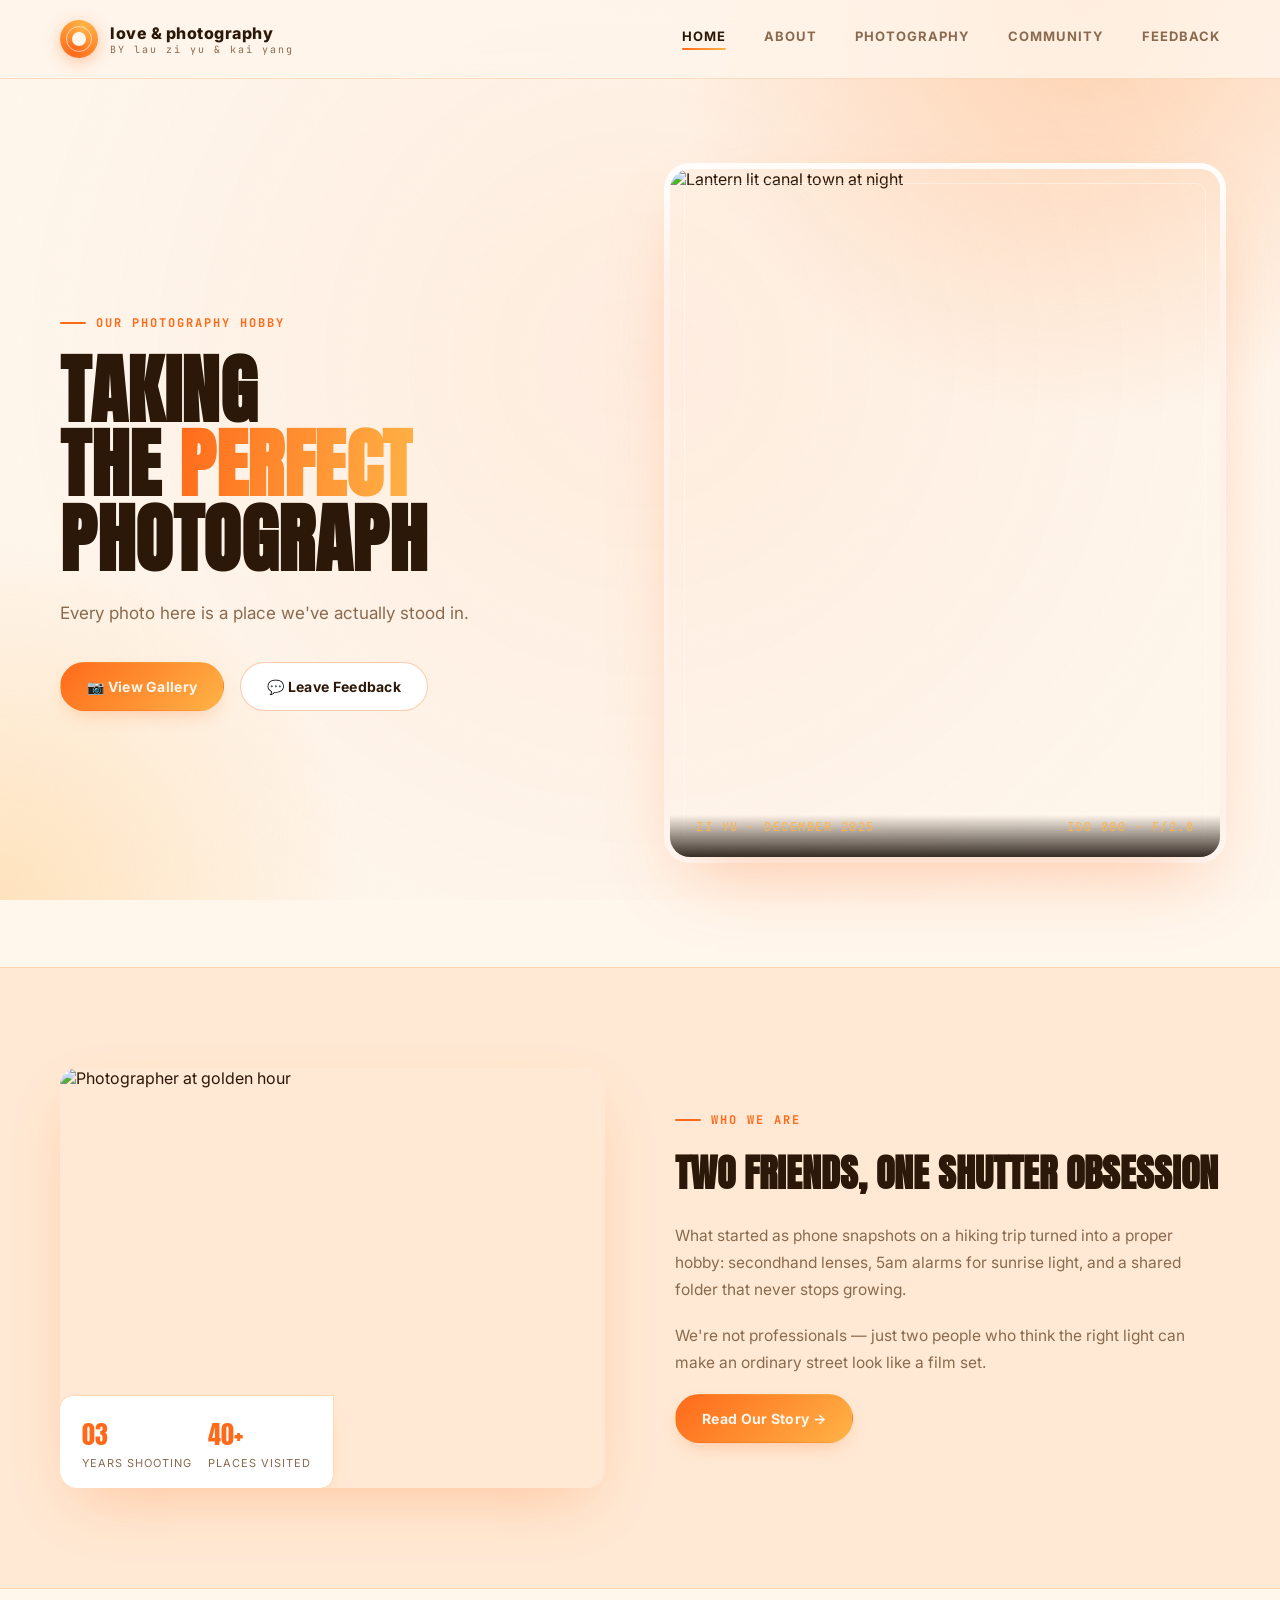
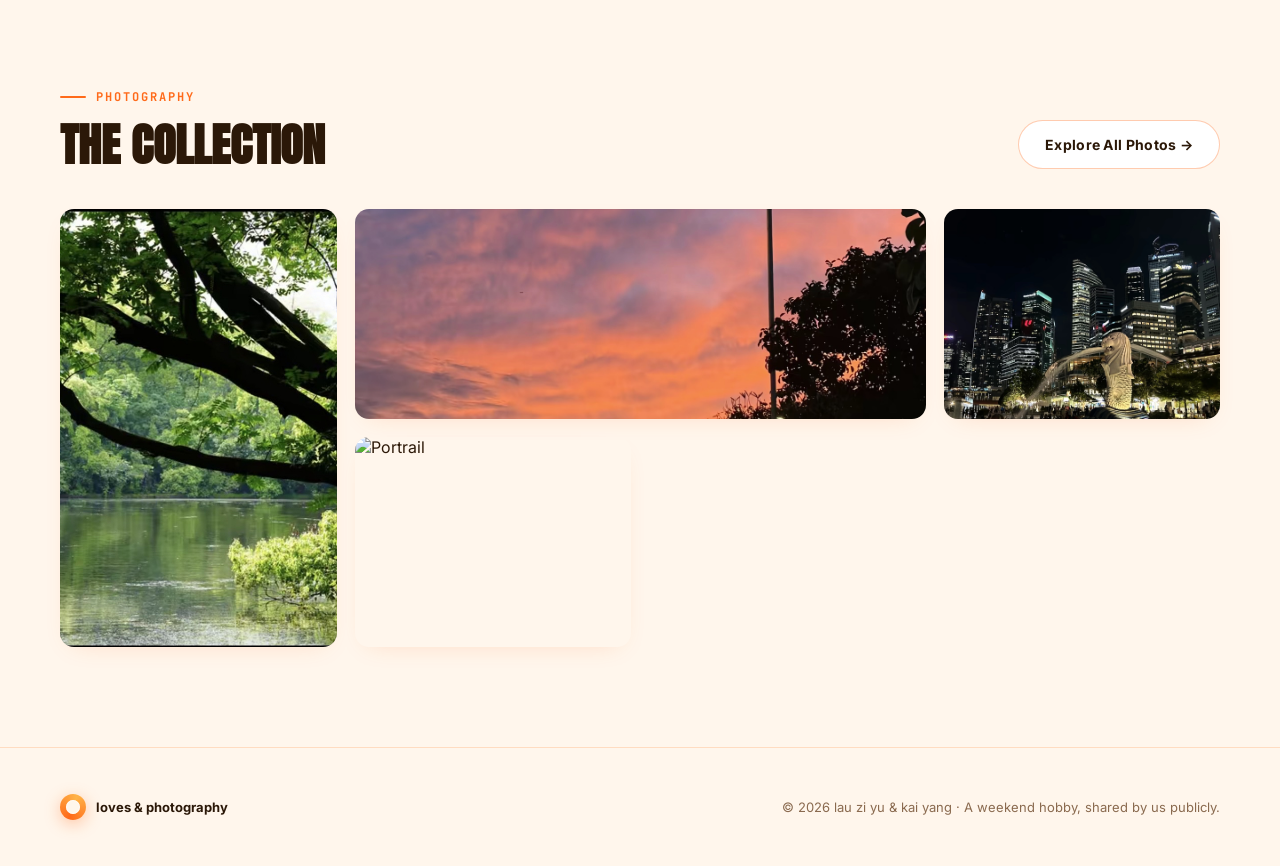
==== commit 326fc5a5: "Update index.html" ====
--- a/index.html
+++ b/index.html
@@ -48,10 +48,10 @@
 <section id="gallery">
   <div class="gallery-toolbar"><div class="section-head" style="margin-bottom:0;"><div class="eyebrow">Photography</div><h2>The Collection</h2></div><a href="photography.html" class="btn btn-outline">Explore All Photos →</a></div>
   <div class="gallery-grid">
-    <div class="g-item g-tall"><img src="" alt=""><div class="g-overlay"><div><div class="g-title">nature</div><div class="g-meta">Landscape · Zi Yu</div></div></div></div>
-    <div class="g-item g-wide"><img src="" alt=""><div class="g-overlay"><div><div class="g-title">city streets</div><div class="g-meta">Night · Zi Yu</div></div></div></div>
-    <div class="g-item"><img src="" alt=""><div class="g-overlay"><div><div class="g-title">First Light</div><div class="g-meta">Landscape · Zi Yu</div></div></div></div>
-    <div class="g-item"><img src="" alt=""><div class="g-overlay"><div><div class="g-title"s>night</div><div class="g-meta">Portrait · Zi Yu</div></div></div></div>
+    <div class="g-item g-tall"><img src="IMG_0976_sg_land_garden.png" alt="Nature"><div class="g-overlay"><div><div class="g-title">Upper Pierce</div><div class="g-meta">Nature · Zi Yu</div></div></div></div>
+    <div class="g-item g-wide"><img src="IMG_0975_china_night.png" alt="Portrail"><div class="g-overlay"><div><div class="g-title">China Suzhou</div><div class="g-meta">Portrait · Zi Yu</div></div></div></div>
+    <div class="g-item"><img src="IMG_0977_sg_land.png" alt="Landscape"><div class="g-overlay"><div><div class="g-title">Marina Bay Sand</div><div class="g-meta">Landscape · Zi Yu</div></div></div></div>
+    <div class="g-item"><img src="IMG_mls_port.png" alt="Portrail"><div class="g-overlay"><div><div class="g-title"s>Twin Towel</div><div class="g-meta">Portrait · Zi Yu</div></div></div></div>
   </div>
 </section>
 
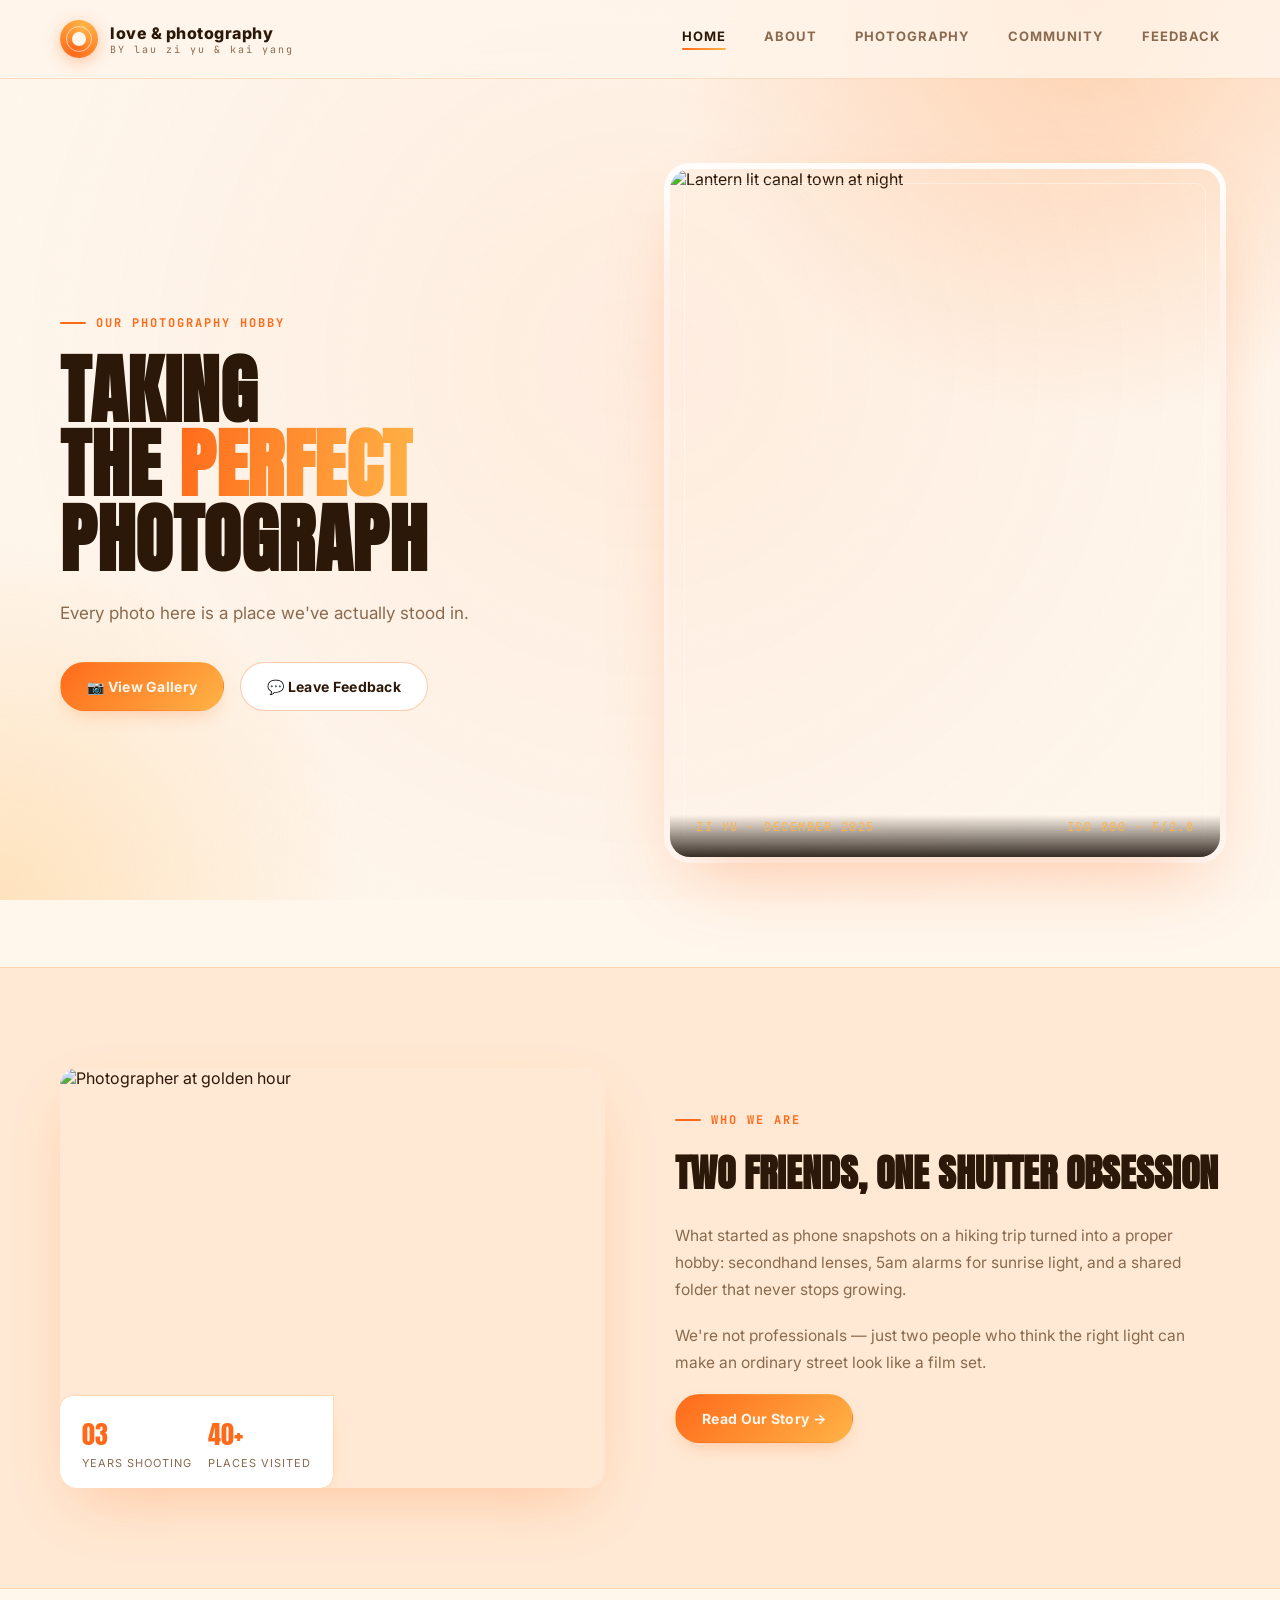
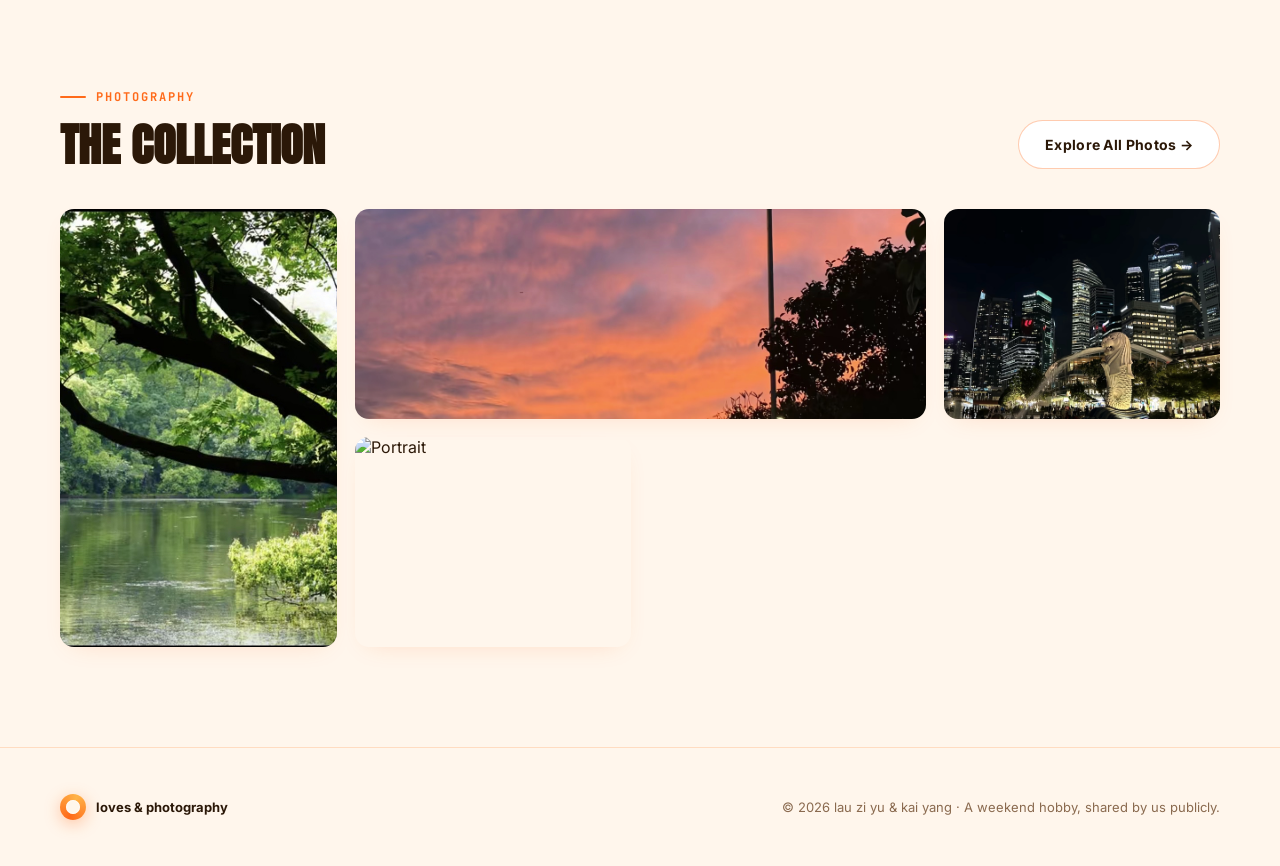
==== commit 555f8174: "Update index.html" ====
--- a/index.html
+++ b/index.html
@@ -49,9 +49,9 @@
   <div class="gallery-toolbar"><div class="section-head" style="margin-bottom:0;"><div class="eyebrow">Photography</div><h2>The Collection</h2></div><a href="photography.html" class="btn btn-outline">Explore All Photos →</a></div>
   <div class="gallery-grid">
     <div class="g-item g-tall"><img src="IMG_0976_sg_land_garden.png" alt="Nature"><div class="g-overlay"><div><div class="g-title">Upper Pierce</div><div class="g-meta">Nature · Zi Yu</div></div></div></div>
-    <div class="g-item g-wide"><img src="IMG_0975_china_night.png" alt="Portrail"><div class="g-overlay"><div><div class="g-title">China Suzhou</div><div class="g-meta">Portrait · Zi Yu</div></div></div></div>
+    <div class="g-item g-wide"><img src="IMG_0975_china_night.png" alt="Portrait"><div class="g-overlay"><div><div class="g-title">China Suzhou</div><div class="g-meta">Portrait · Zi Yu</div></div></div></div>
     <div class="g-item"><img src="IMG_0977_sg_land.png" alt="Landscape"><div class="g-overlay"><div><div class="g-title">Marina Bay Sand</div><div class="g-meta">Landscape · Zi Yu</div></div></div></div>
-    <div class="g-item"><img src="IMG_mls_port.png" alt="Portrail"><div class="g-overlay"><div><div class="g-title"s>Twin Towel</div><div class="g-meta">Portrait · Zi Yu</div></div></div></div>
+    <div class="g-item"><img src="IMG_mls_port.png" alt="Portrait"><div class="g-overlay"><div><div class="g-title"s>Twin Towel</div><div class="g-meta">Portrait · Zi Yu</div></div></div></div>
   </div>
 </section>
 
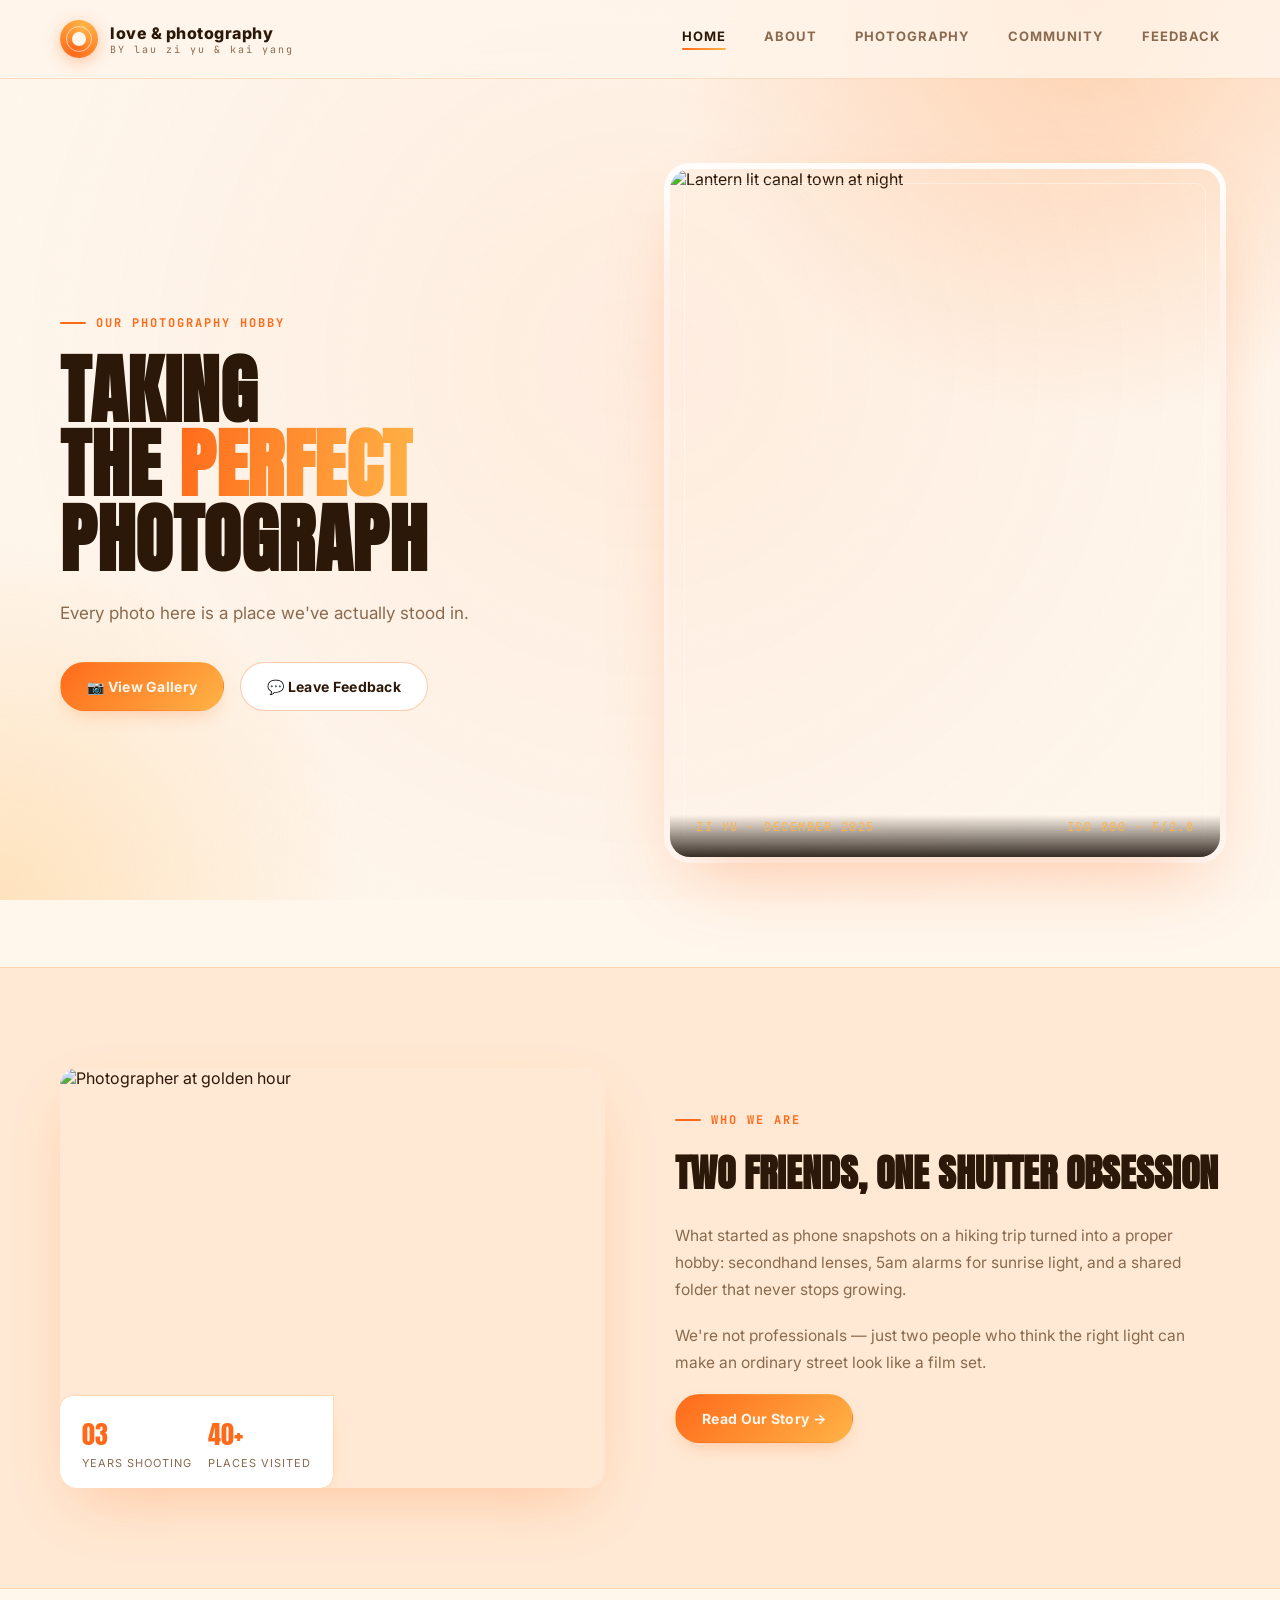
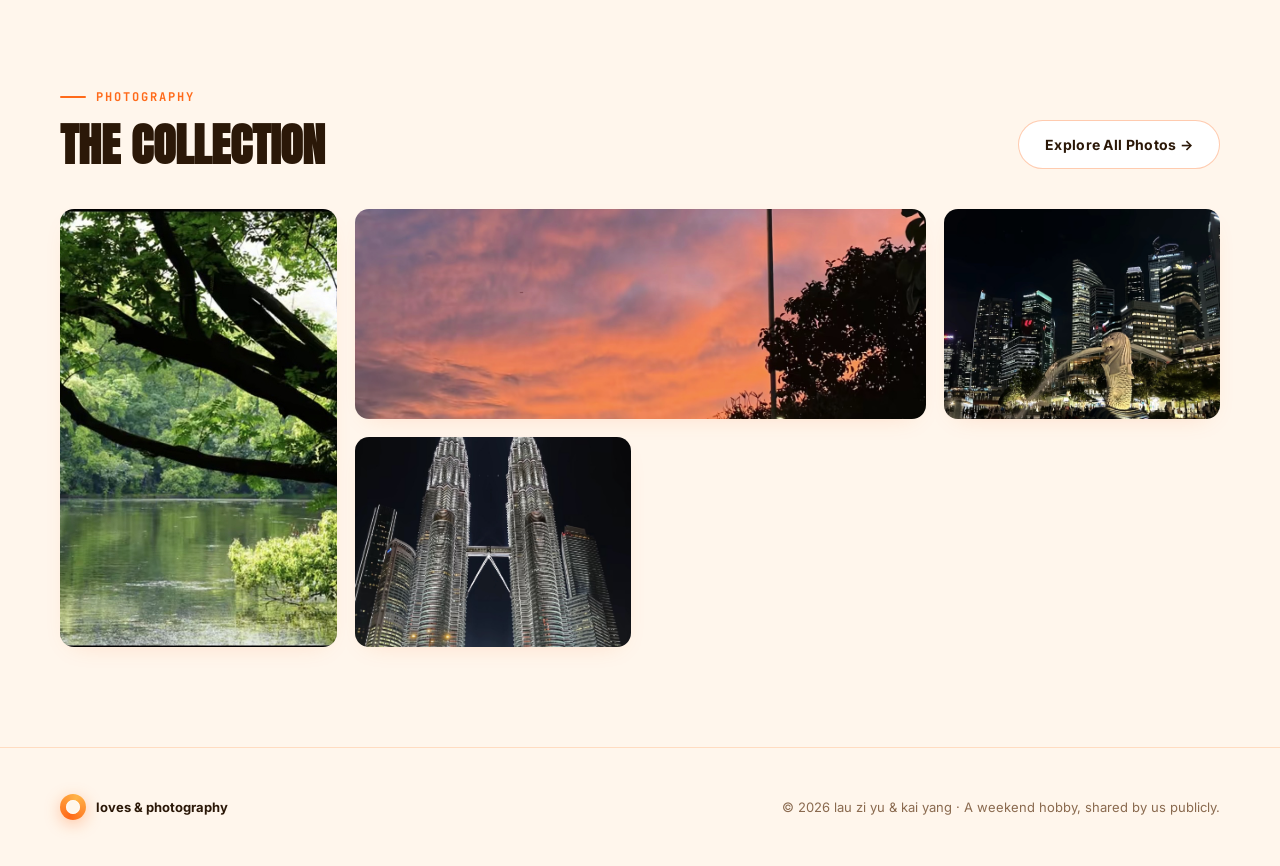
==== commit 516cca4d: "Update index.html" ====
--- a/index.html
+++ b/index.html
@@ -51,7 +51,7 @@
     <div class="g-item g-tall"><img src="IMG_0976_sg_land_garden.png" alt="Nature"><div class="g-overlay"><div><div class="g-title">Upper Pierce</div><div class="g-meta">Nature · Zi Yu</div></div></div></div>
     <div class="g-item g-wide"><img src="IMG_0975_china_night.png" alt="Portrait"><div class="g-overlay"><div><div class="g-title">China Suzhou</div><div class="g-meta">Portrait · Zi Yu</div></div></div></div>
     <div class="g-item"><img src="IMG_0977_sg_land.png" alt="Landscape"><div class="g-overlay"><div><div class="g-title">Marina Bay Sand</div><div class="g-meta">Landscape · Zi Yu</div></div></div></div>
-    <div class="g-item"><img src="IMG_mls_port.png" alt="Portrait"><div class="g-overlay"><div><div class="g-title"s>Twin Towel</div><div class="g-meta">Portrait · Zi Yu</div></div></div></div>
+    <div class="g-item"><img src="IMG_0978_mls_port.png" alt="Portrait"><div class="g-overlay"><div><div class="g-title"s>Twin Towel</div><div class="g-meta">Portrait · Zi Yu</div></div></div></div>
   </div>
 </section>
 
